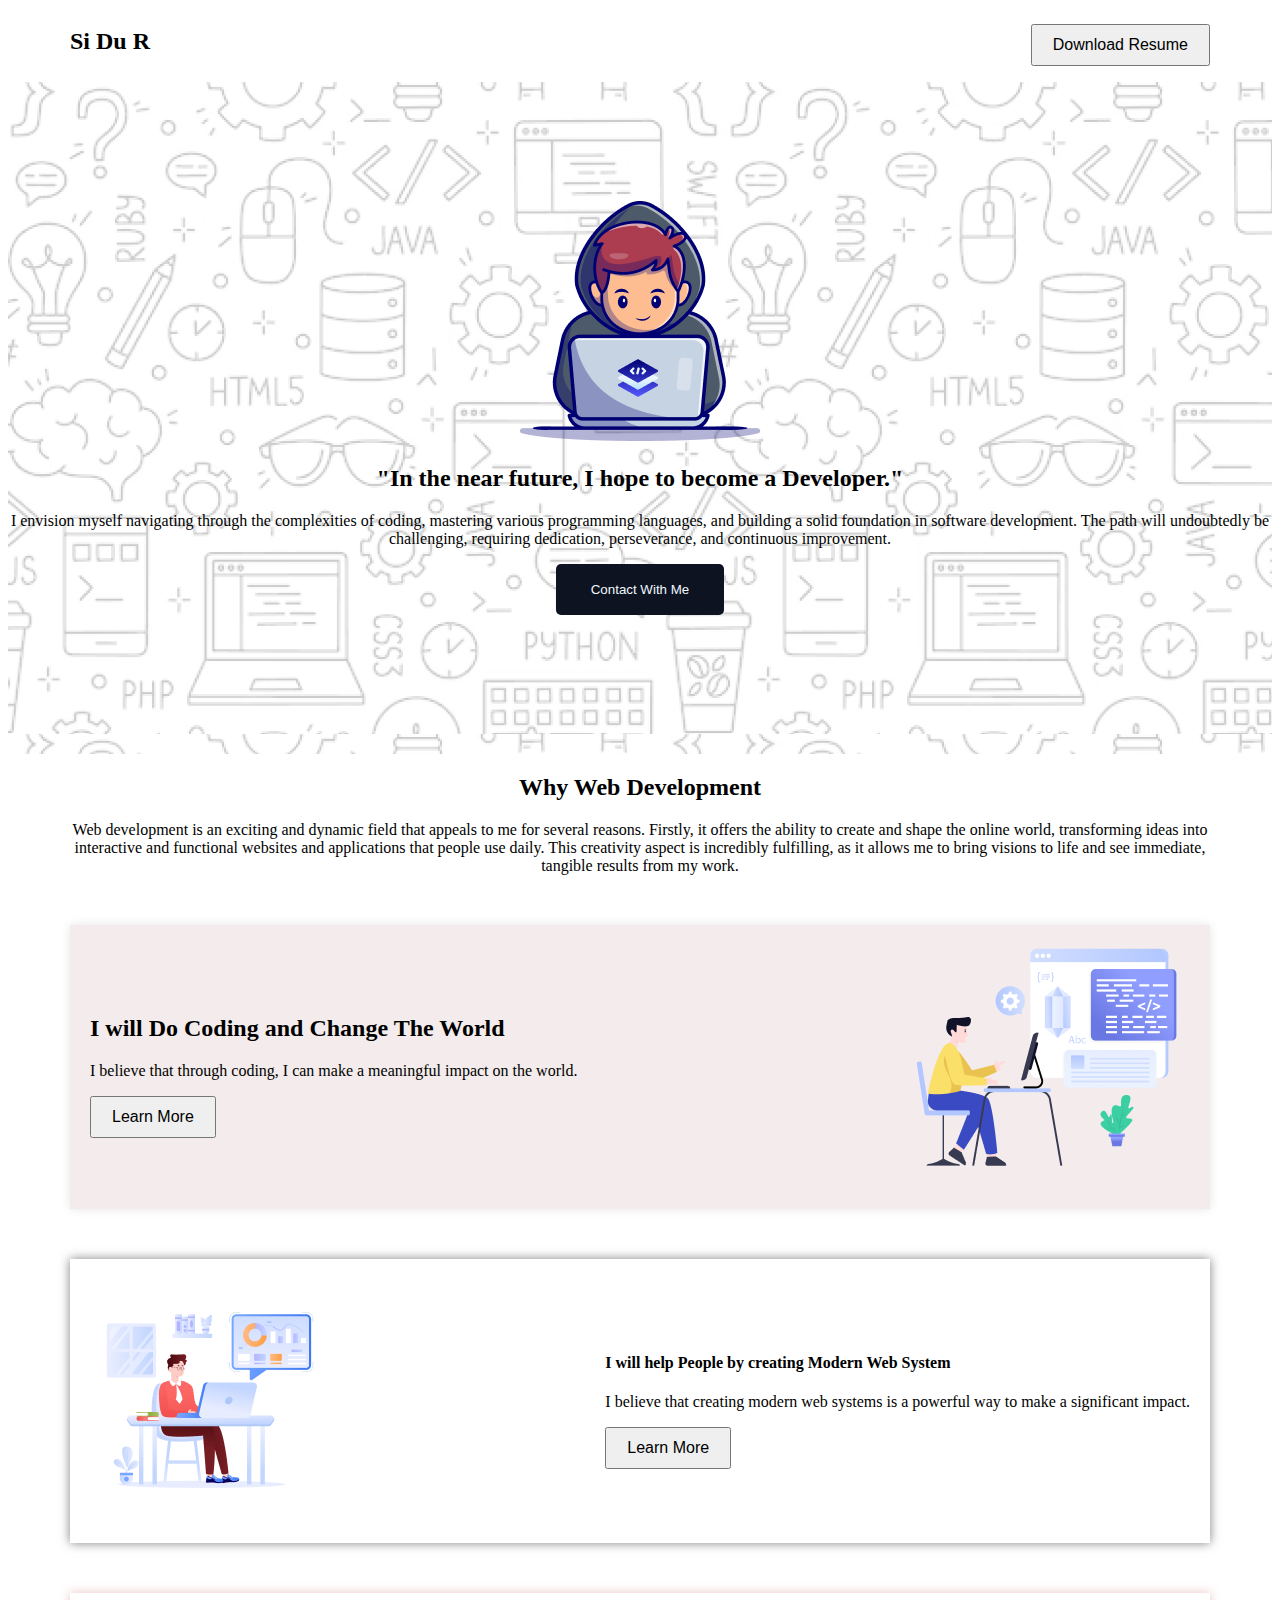
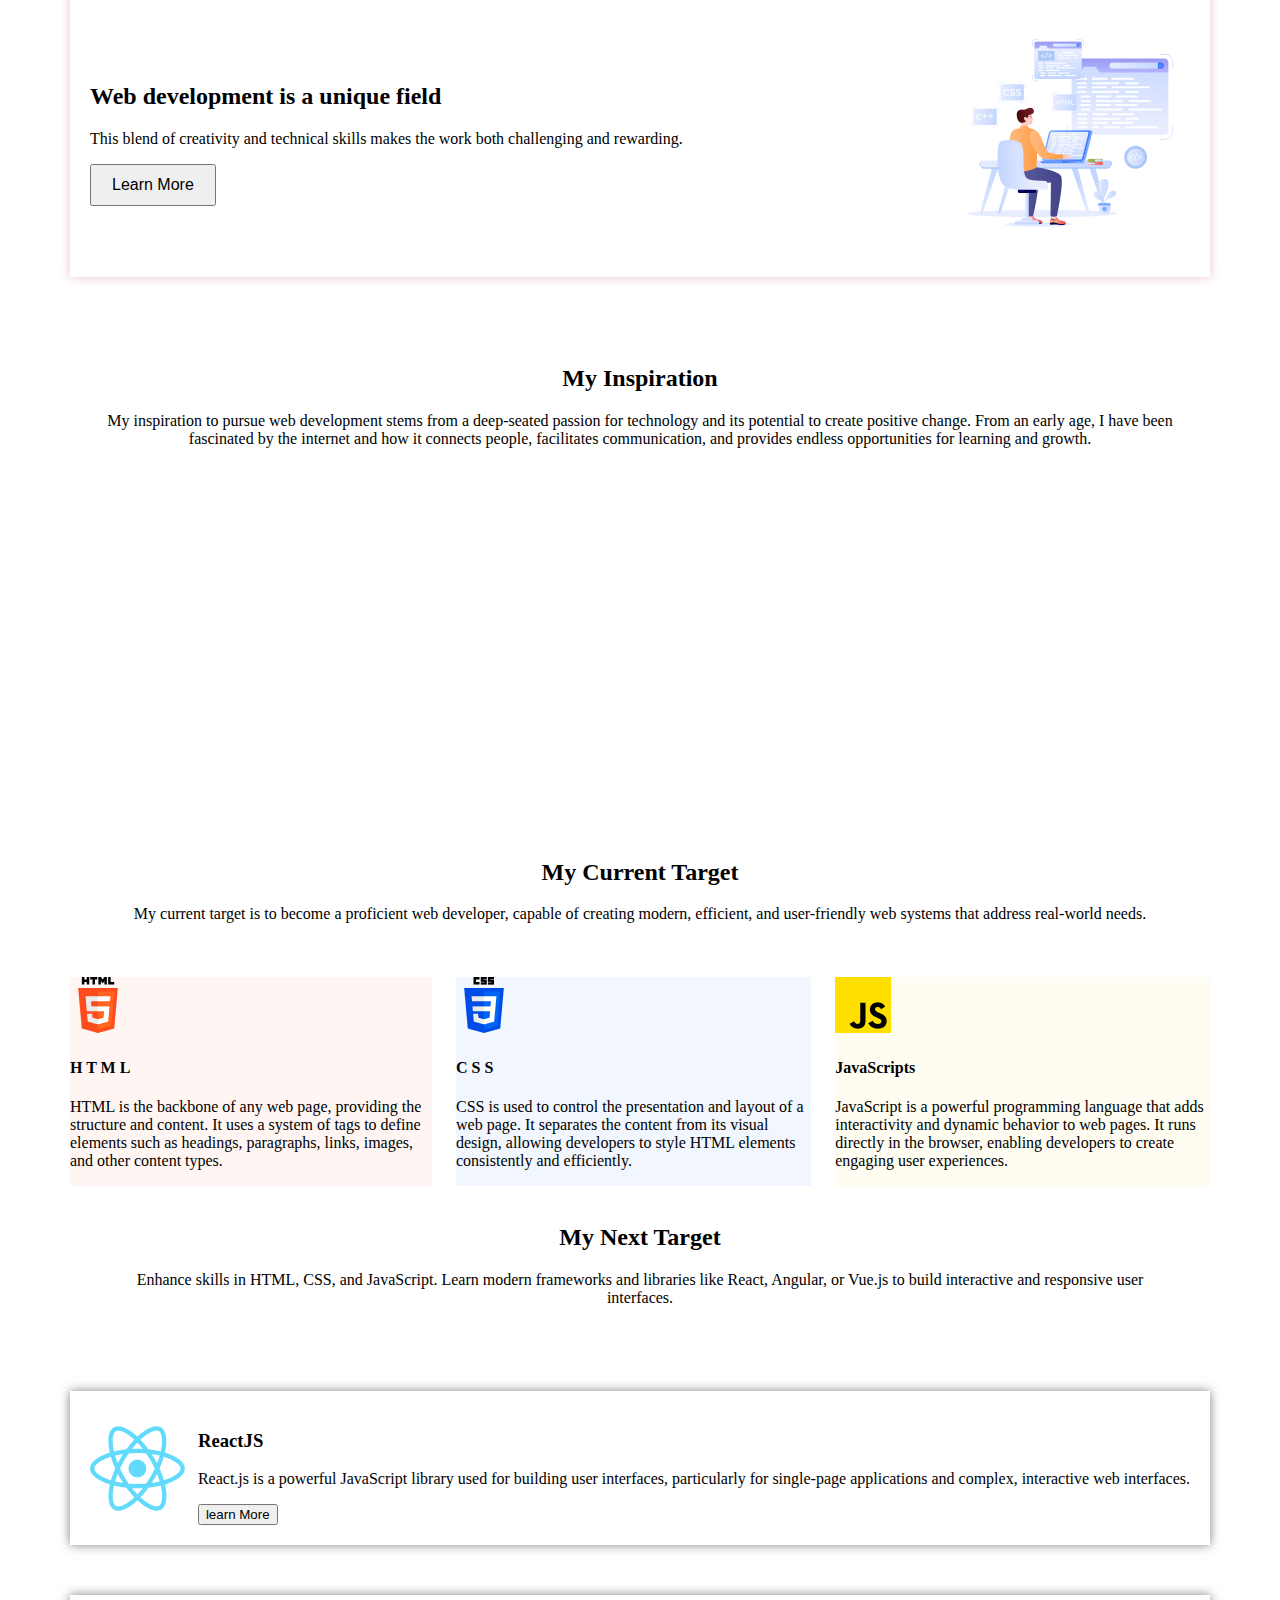
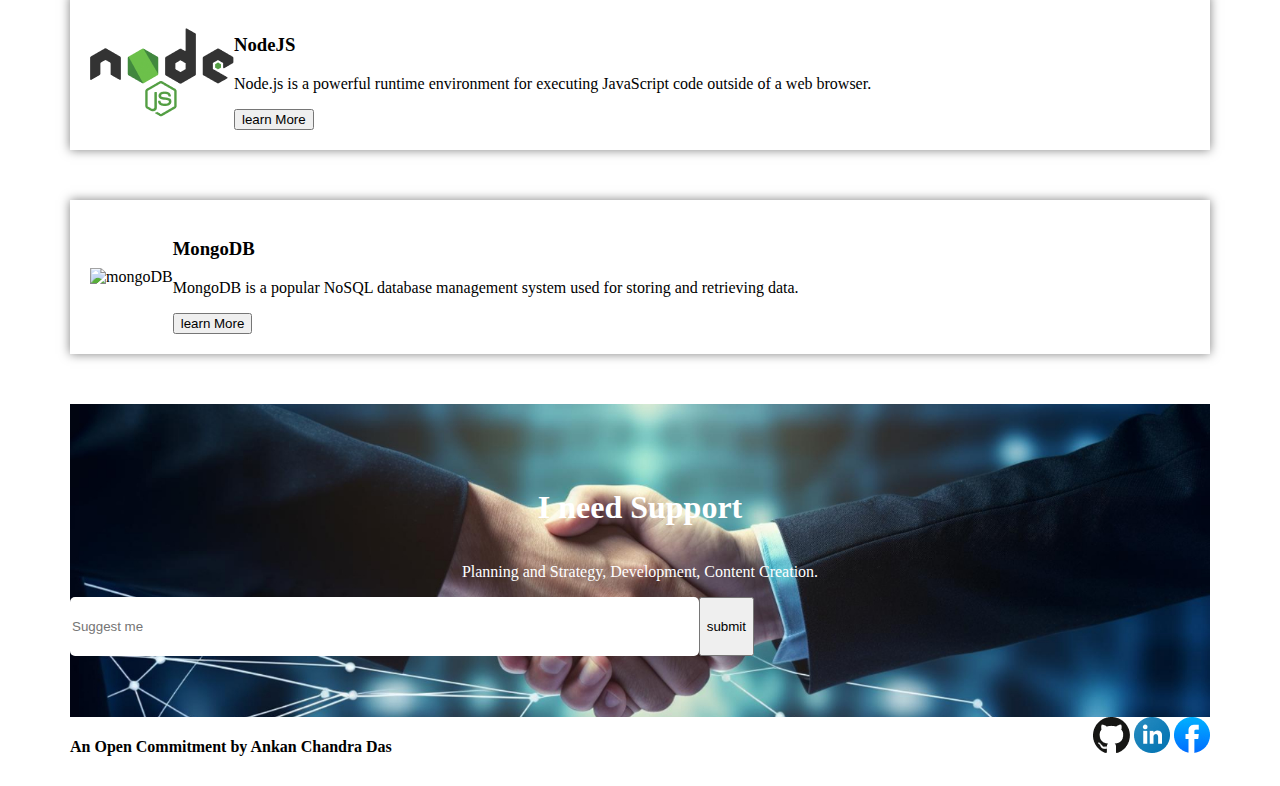
==== index.html @ 09865e93 "test" ====
<!DOCTYPE html>
<html lang="en">
  <head>
    <meta charset="UTF-8" />
    <meta name="viewport" content="width=device-width, initial-scale=1.0" />
    <title>First Assignment</title>
    <link rel="preconnect" href="https://fonts.googleapis.com" />
    <link rel="preconnect" href="https://fonts.gstatic.com" crossorigin />
    <!-- <link
      href="https://fonts.googleapis.com/css2?family=Open+Sans:ital,wght@0,300..800;1,300..800&display=swap"
      rel="stylesheet"
    /> -->
    <link rel="stylesheet" href="./styles/asnmnt.css" />
  </head>

  <body>
    <header>
      <nav class="webbody">
        <h2>Si Du R</h2>
        <ul>
          <button class="learn-more-btn">Download Resume</button>
        </ul>
      </nav>
      <!-- header sesh  -->

      <div class="image">
        <div class="hablu">
          <img src="./assets/Group.png" alt="hablu" />
        </div>

        <!-- first para  -->

        <div class="fstpara">
          <div class="hightlight">
            <h2>"In the near future, I hope to become a Developer."</h2>
            <p>
              I envision myself navigating through the complexities of coding,
              mastering various programming languages, and building a solid
              foundation in software development. The path will undoubtedly be
              challenging, requiring dedication, perseverance, and continuous
              improvement.
            </p>
            <button class="contactme">Contact With Me</button>

            <!-- done  -->
          </div>
        </div>
      </div>
    </header>
    <main class="webbody">
      <div class="webdev">
        <h2>Why Web Development</h2>
        <p>
          Web development is an exciting and dynamic field that appeals to me
          for several reasons. Firstly, it offers the ability to create and
          shape the online world, transforming ideas into interactive and
          functional websites and applications that people use daily. This
          creativity aspect is incredibly fulfilling, as it allows me to bring
          visions to life and see immediate, tangible results from my work.
        </p>
      </div>
      <div class="container">
        <div class="text-content">
          <h2>I will Do Coding and Change The World</h2>
          <p>
            I believe that through coding, I can make a meaningful impact on the
            world.
          </p>
          <button class="learn-more-btn">Learn More</button>
        </div>
        <div class="image-content">
          <img src="/assets/Layer_1.png" alt="hablu" />
        </div>
      </div>

      <!-- part 2 shuru  -->

      <div class="scndcont">
        <div class="image2">
          <img src="/assets/Group 3.png" alt="hablu namber dui" />
        </div>
        <div class="text-content2">
          <h4>I will help People by creating Modern Web System</h4>
          <p>
            I believe that creating modern web systems is a powerful way to make
            a significant impact.
          </p>
          <button class="learn-more-btn">Learn More</button>
        </div>
      </div>
      <!-- sesh  -->

      <!-- 3 number shuru  -->

      <div class="thirdpara">
        <div class="text-content3">
          <h2>Web development is a unique field</h2>
          <p>
            This blend of creativity and technical skills makes the work both
            challenging and rewarding.
          </p>
          <button class="learn-more-btn">Learn More</button>
        </div>
        <div class="image-content3">
          <img src="/assets/Group 4.png" alt="hablu number 3" />
        </div>
      </div>
      <!-- 3  image sesh  -->

      <!-- my inspiration shuru mane 3rd page  -->

      <div class="inspa">
        <h2>My Inspiration</h2>
        <p>
          My inspiration to pursue web development stems from a deep-seated
          passion for technology and its potential to create positive change.
          From an early age, I have been fascinated by the internet and how it
          connects people, facilitates communication, and provides endless
          opportunities for learning and growth.
        </p>

        <iframe
          width="560"
          height="315"
          src="https://www.youtube.com/embed/vJWzH_2F64g?si=VSancKQG5e1jJwPA"
          title="YouTube video player"
          frameborder="0"
          allow="accelerometer; autoplay; clipboard-write; encrypted-media; gyroscope; picture-in-picture; web-share"
          referrerpolicy="strict-origin-when-cross-origin"
          allowfullscreen
        ></iframe>
      </div>

      <div class="current">
        <h2>My Current Target</h2>
        <p>
          My current target is to become a proficient web developer, capable of
          creating modern, efficient, and user-friendly web systems that address
          real-world needs.
        </p>
      </div>

      <!-- HTML CSS JAVA  -->

      <section class="skills">
        <div class="skills-container">
          <div class="skill01">
            <img src="/assets/html.png" alt="H T M L" />
            <h4 class="skill-title">H T M L</h4>
            <p class="skill-description">
              HTML is the backbone of any web page, providing the structure and
              content. It uses a system of tags to define elements such as
              headings, paragraphs, links, images, and other content types.
            </p>
          </div>
          <div class="skill02">
            <img src="/assets/css.png" alt="C S S" />
            <h4 class="skill-title">C S S</h4>
            <p class="skill-description">
              CSS is used to control the presentation and layout of a web page.
              It separates the content from its visual design, allowing
              developers to style HTML elements consistently and efficiently.
            </p>
          </div>
          <div class="skill03">
            <img src="/assets/js.png" alt="JAVA Script" />
            <h4 class="skill-title">JavaScripts</h4>
            <p class="skill-description">
              JavaScript is a powerful programming language that adds
              interactivity and dynamic behavior to web pages. It runs directly
              in the browser, enabling developers to create engaging user
              experiences.
            </p>
          </div>
        </div>
      </section>

      <!-- next target practice  -->

      <!-- next target  -->
      <section class="next-target">
        <h2>My Next Target</h2>
        <p>
          Enhance skills in HTML, CSS, and JavaScript. Learn modern frameworks
          and libraries like React, Angular, or Vue.js to build interactive and
          responsive user interfaces.
        </p>
      </section>
      <!-- 3 target  -->

      <div class="three-target">
        <div class="react">
          <img src="/assets/react.png" alt="node js" />
          <div class="group">
            <h3>ReactJS</h3>
            <p>
              React.js is a powerful JavaScript library used for building user
              interfaces, particularly for single-page applications and complex,
              interactive web interfaces.
            </p>
            <button>learn More</button>
          </div>
        </div>
        <div class="nodejs">
          <img src="/assets/nodejs.png" alt="nodejs" />
          <div class="group2">
            <h3>NodeJS</h3>
            <p>
              Node.js is a powerful runtime environment for executing JavaScript
              code outside of a web browser.
            </p>
            <button>learn More</button>
          </div>
        </div>
        <div class="mongoDB">
          <img src="/assets/mongoDB.png" alt="mongoDB" />
          <div class="group3">
            <h3>MongoDB</h3>
            <p>
              MongoDB is a popular NoSQL database management system used for
              storing and retrieving data.
            </p>
            <button>learn More</button>
          </div>
        </div>
      </div>

      <div class="need_support">
        <h1>I need Support</h1>
        <p>Planning and Strategy, Development, Content Creation.</p>
        <div class="input_button">
          <div class="input_wrapper">
            <input class="box" type="text" placeholder="Suggest me " />
            <button>submit</button>
          </div>
        </div>
      </div>
    </main>
    <footer>
      <div class="foot">
        <h4>An Open Commitment by Ankan Chandra Das</h4>
        <div class="gettogether">
          <img src="/assets/github.png" alt="" />
          <img src="/assets/linkedin-icon 1.png" alt="" />
          <a href="https://web.facebook.com/Feeling.so.lonely.69">
            <img src="/assets/facebook.png" alt="facebook" />
          </a>
        </div>
      </div>
    </footer>
  </body>
</html>
---- styles/asnmnt.css ----
/* nav style  */

nav {
  display: flex;
  justify-content: space-between;

}
/* body  */
.webbody{
  max-width: 1140px;
  margin-left: auto;
  margin-right: auto;
}
.image {
  background-image: url(/assets/Hero-bg.png);
  height: 672px;
  display: flex;
  flex-direction: column;
  justify-content: center;
  justify-items: center;
}
/* hablur chobi middle e ansi */
.hablu {
  text-align: center;
}

.fstpara {
  text-align: center;
}

.margin {
  margin-bottom: 50px;
}

.front {
  text-align: center;
}
.fstpara {
  text-align: center;
}

/* image  */
.halbu1 {
  justify-content: right;
}

/* 1st paara  */

.fsterage {
  position: static;
  width: 946px;
  height: 336px;

  display: flex;
  flex-direction: column;
  justify-content: flex-start;
  align-items: flex-start;
  padding: 48px;

  margin: 32px 0px;
}

.container {
  display: flex;
  align-items: center;
  justify-content: space-between;
  max-width: 1200px;
  margin: 50px auto;
  background-color: #913f3f19;
  padding: 20px;
  box-shadow: 0 0 10px rgba(0, 0, 0, 0.1);
}

.scndcont {
  display: flex;
  align-items: center;
  justify-content: space-between;
  max-width: 1200px;
  margin: 50px auto;
  padding: 20px;
  box-shadow: 0 0 10px rgba(0, 0, 0, 0.5);
}

.thirdpara {
  display: flex;
  align-items: center;
  justify-content: space-between;
  max-width: 1200px;
  margin: 50px auto;
  padding: 20px;
  box-shadow: 0 0 10px rgba(191, 54, 54, 0.3);
}

/* text  */

.webdev {
  text-align: center;
}
.text-content {
  max-width: 50%;
}

.learn-more-btn {
  padding: 10px 20px;
  font-size: 16px;
  color: #000000;
  background-color: none;
  border: 30p;
}
.image-content {
  max-width: 100%;
  height: auto;
}

/* button er color  */
.contactme {
  border: 1px;
  border-radius: 5px;
  background-color: #0d1321;
  color: aliceblue;
  padding: 18px 35px;
  margin-bottom: 20px;
}
/* my insparation  */
.inspa {
  text-align: center;

  padding: 18px 35px;
  margin-bottom: 20px;
}
/* videolink  */
.videolink {
  text-align: center;
  max-width: 100%;
  height: auto;
  padding: 18px 35px;
  margin-bottom: 20px;
}

/* current  */
.current {
  text-align: center;

  padding: 18px 35px;
  margin-bottom: 20px;
}

.skills-container{
  display: flex;
  gap: 24px;
justify-content: space-between;
}

/* next target  */
.next-target{
  text-align: center;
  padding: 18px 35px;
  margin-bottom: 20px;

}



/* html css javascirpts  */

.section-title{
  text-align: center;
}
.section-description{
  text-align: center;
}

.skill01{
  background-color: #FF4C1E0D;
}
.skill02{
  background-color:#004CE80D;
}
.skill03{
  background-color: #FFDF000D;
}

/* need support  */
.need_support{
  background-image: url(/assets/handshake.jpg);
  background-size: cover;
  background-position: center;
  height: 313px;
  display: flex;
  flex-direction: column;
  justify-content: center;
  justify-items: center;
  text-align: center;
  color: #FFFFFF;

}

.input_button{
  width: 684px;
  height: 57px;
}

/* footerrr  */


.foot{
  display: flex;
  justify-content: space-between;
  max-width: 1140px;
  margin-left: auto;
  margin-right: auto;
}



/* next target   */
.react{
  display: flex;
  align-items: center;
  justify-content: space-between;
  max-width: 1200px;
  margin: 50px auto;
  padding: 20px;
  box-shadow: 0 0 10px rgba(0, 0, 0, 0.5);
}
.nodejs{
  display: flex;
  align-items: center;
  
  max-width: 1200px;
  margin: 50px auto;
  padding: 20px;
  box-shadow: 0 0 10px rgba(0, 0, 0, 0.5);
}

.mongoDB{
  display: flex;
  align-items: center;
 
  max-width: 1200px;
  margin: 50px auto;
  padding: 20px;
  box-shadow: 0 0 10px rgba(0, 0, 0, 0.5);
}



.box{
  background: white;
  border: none;
  border-radius: 5px;
  height: 57px;
  width: 684px;
}

.input_wrapper{
  display: flex;
  margin: 0 auto;
}
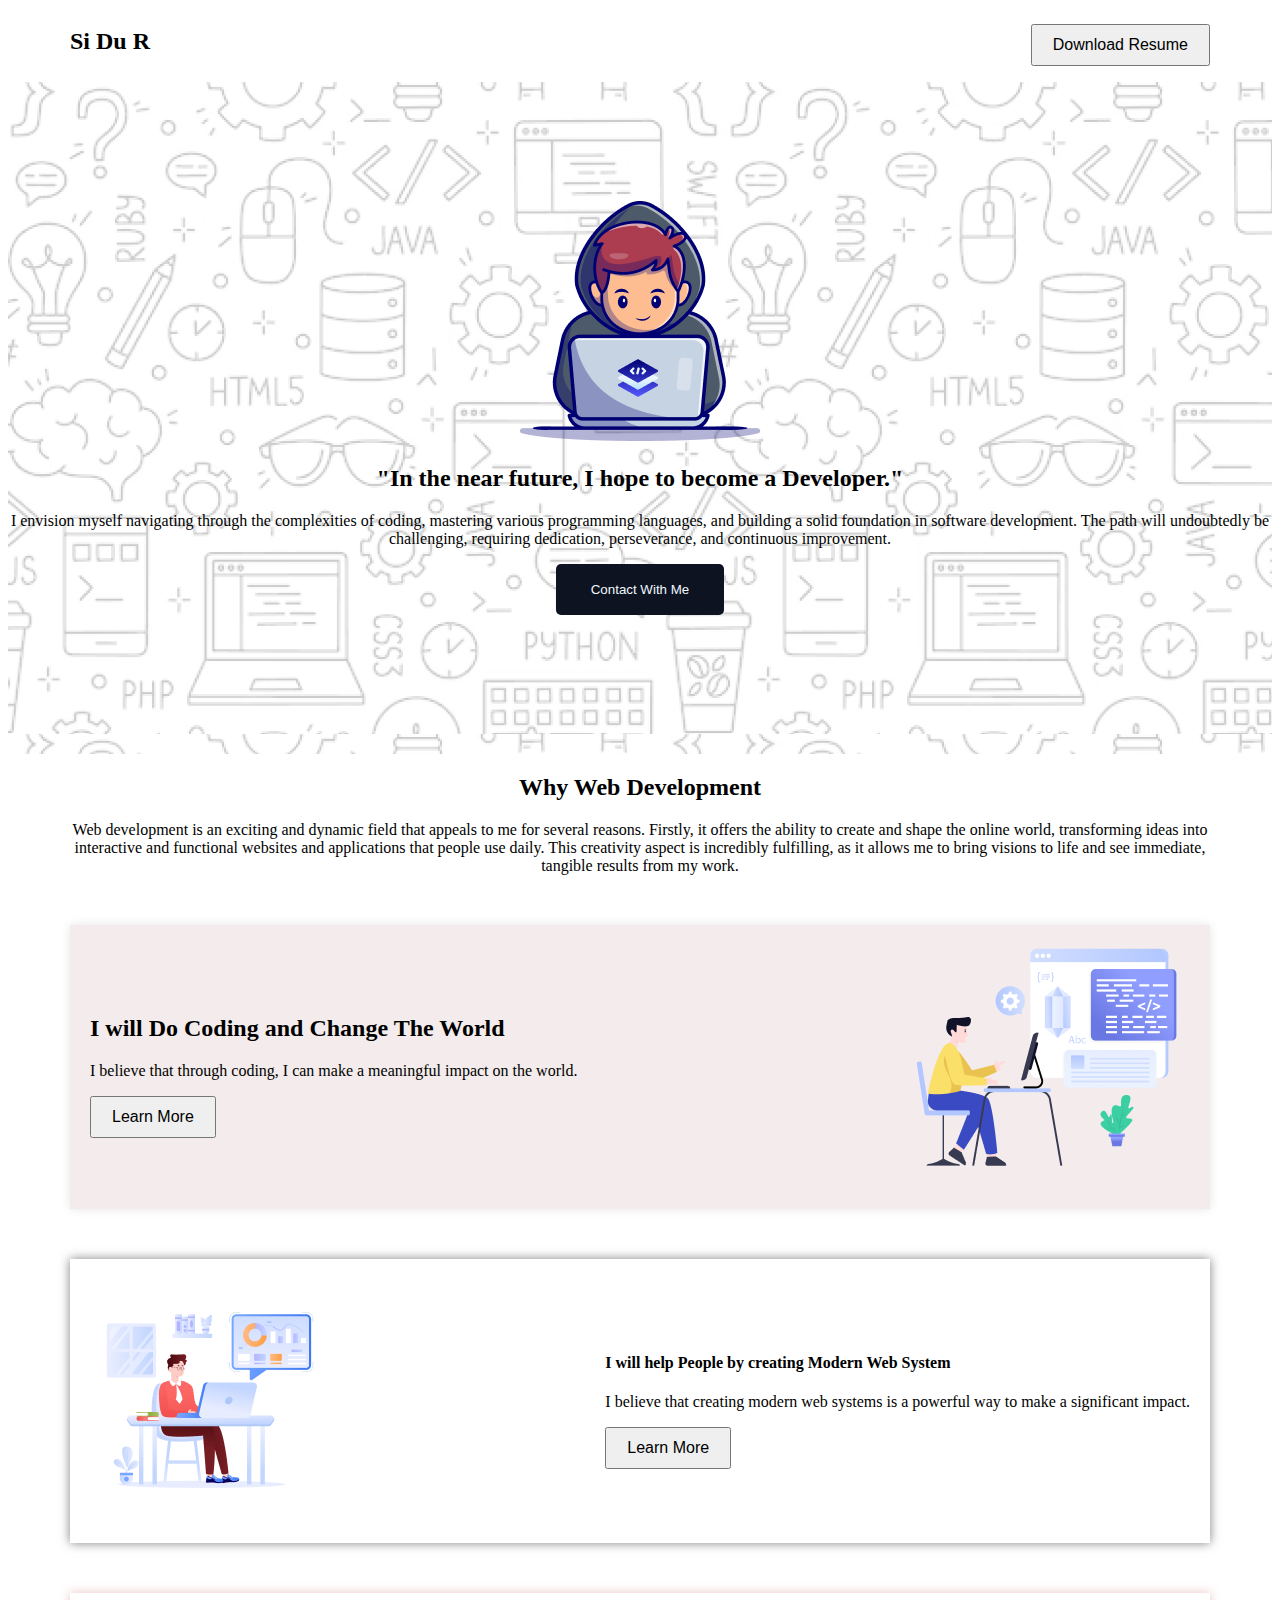
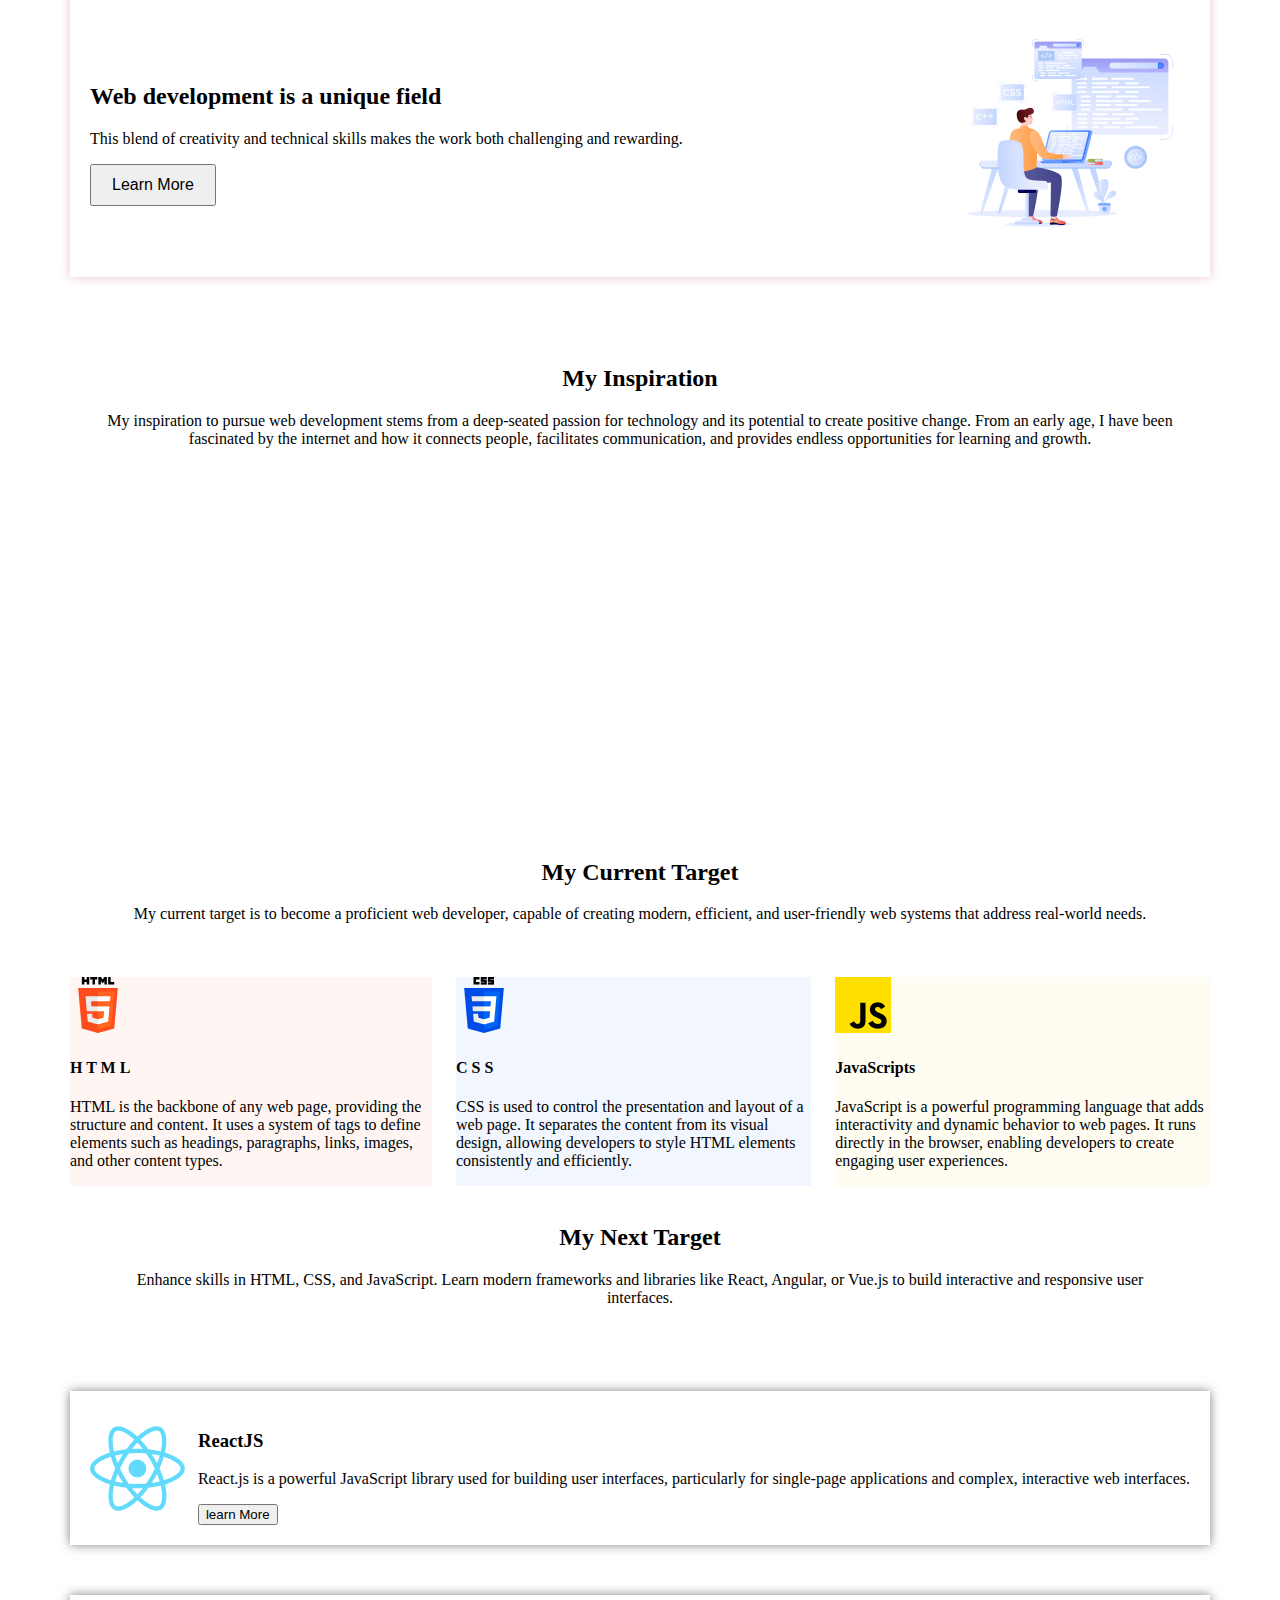
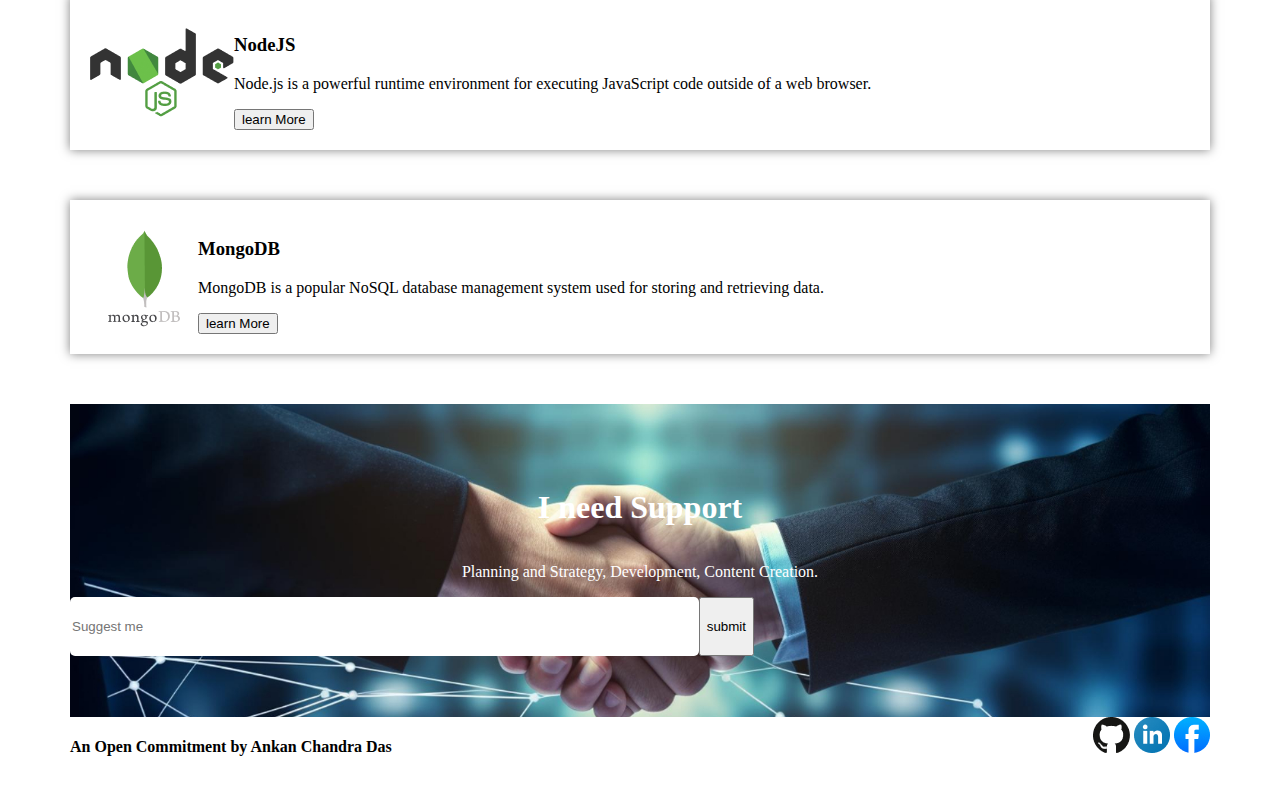
==== commit 898ef5b5: "final" ====
--- a/index.html
+++ b/index.html
@@ -69,7 +69,7 @@
           <button class="learn-more-btn">Learn More</button>
         </div>
         <div class="image-content">
-          <img src="/assets/Layer_1.png" alt="hablu" />
+          <img src="./assets/Layer_1.png" alt="hablu" />
         </div>
       </div>
 
@@ -77,7 +77,7 @@
 
       <div class="scndcont">
         <div class="image2">
-          <img src="/assets/Group 3.png" alt="hablu namber dui" />
+          <img src="./assets/Group 3.png" alt="hablu namber dui" />
         </div>
         <div class="text-content2">
           <h4>I will help People by creating Modern Web System</h4>
@@ -102,7 +102,7 @@
           <button class="learn-more-btn">Learn More</button>
         </div>
         <div class="image-content3">
-          <img src="/assets/Group 4.png" alt="hablu number 3" />
+          <img src="./assets/Group 4.png" alt="hablu number 3" />
         </div>
       </div>
       <!-- 3  image sesh  -->
@@ -145,7 +145,7 @@
       <section class="skills">
         <div class="skills-container">
           <div class="skill01">
-            <img src="/assets/html.png" alt="H T M L" />
+            <img src="./assets/html.png" alt="H T M L" />
             <h4 class="skill-title">H T M L</h4>
             <p class="skill-description">
               HTML is the backbone of any web page, providing the structure and
@@ -154,7 +154,7 @@
             </p>
           </div>
           <div class="skill02">
-            <img src="/assets/css.png" alt="C S S" />
+            <img src="./assets/css.png" alt="C S S" />
             <h4 class="skill-title">C S S</h4>
             <p class="skill-description">
               CSS is used to control the presentation and layout of a web page.
@@ -163,7 +163,7 @@
             </p>
           </div>
           <div class="skill03">
-            <img src="/assets/js.png" alt="JAVA Script" />
+            <img src="./assets/js.png" alt="JAVA Script" />
             <h4 class="skill-title">JavaScripts</h4>
             <p class="skill-description">
               JavaScript is a powerful programming language that adds
@@ -190,7 +190,7 @@
 
       <div class="three-target">
         <div class="react">
-          <img src="/assets/react.png" alt="node js" />
+          <img src="./assets/react.png" alt="node js" />
           <div class="group">
             <h3>ReactJS</h3>
             <p>
@@ -202,7 +202,7 @@
           </div>
         </div>
         <div class="nodejs">
-          <img src="/assets/nodejs.png" alt="nodejs" />
+          <img src="./assets/nodejs.png" alt="nodejs" />
           <div class="group2">
             <h3>NodeJS</h3>
             <p>
@@ -213,7 +213,7 @@
           </div>
         </div>
         <div class="mongoDB">
-          <img src="/assets/mongoDB.png" alt="mongoDB" />
+          <img src="./assets/mongodb.png" alt="mongoDB" />
           <div class="group3">
             <h3>MongoDB</h3>
             <p>
@@ -240,10 +240,10 @@
       <div class="foot">
         <h4>An Open Commitment by Ankan Chandra Das</h4>
         <div class="gettogether">
-          <img src="/assets/github.png" alt="" />
-          <img src="/assets/linkedin-icon 1.png" alt="" />
+          <img src="./assets/github.png" alt="" />
+          <img src="./assets/linkedin-icon 1.png" alt="" />
           <a href="https://web.facebook.com/Feeling.so.lonely.69">
-            <img src="/assets/facebook.png" alt="facebook" />
+            <img src="./assets/facebook.png" alt="facebook" />
           </a>
         </div>
       </div>
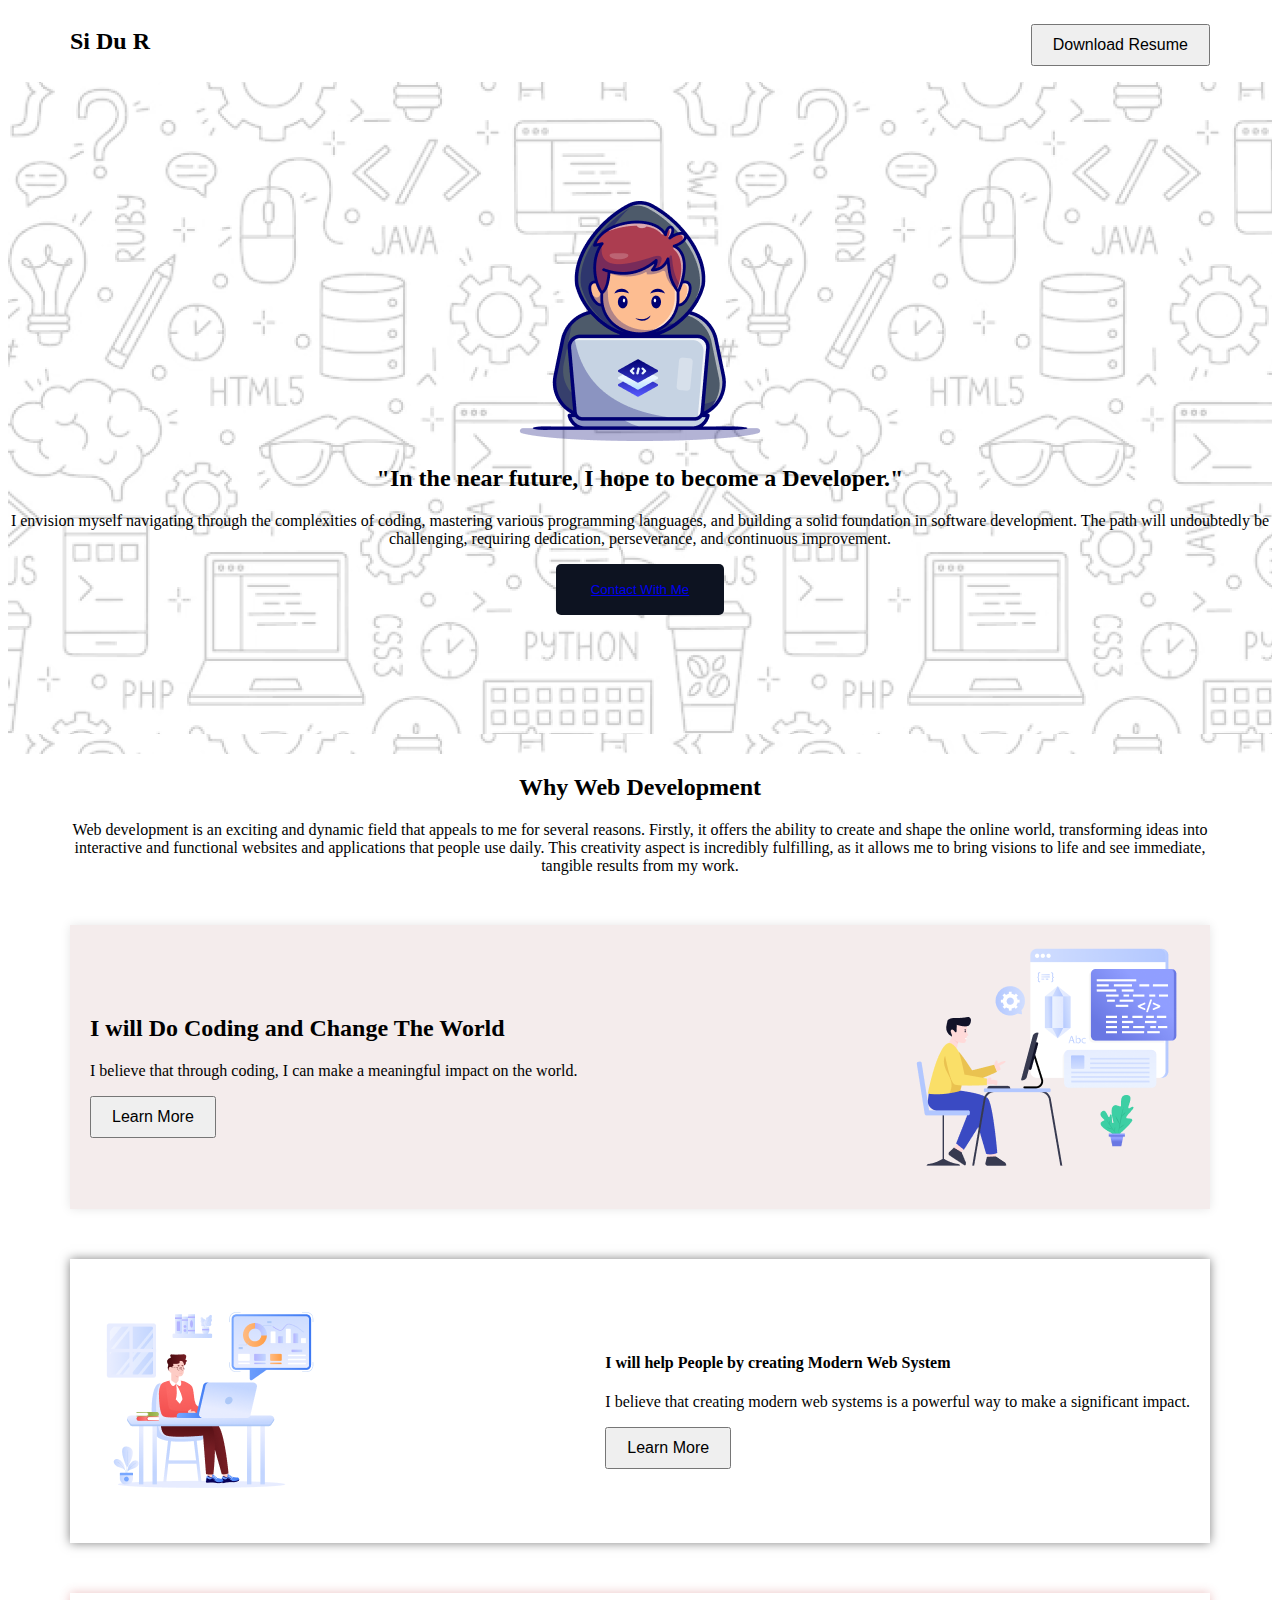
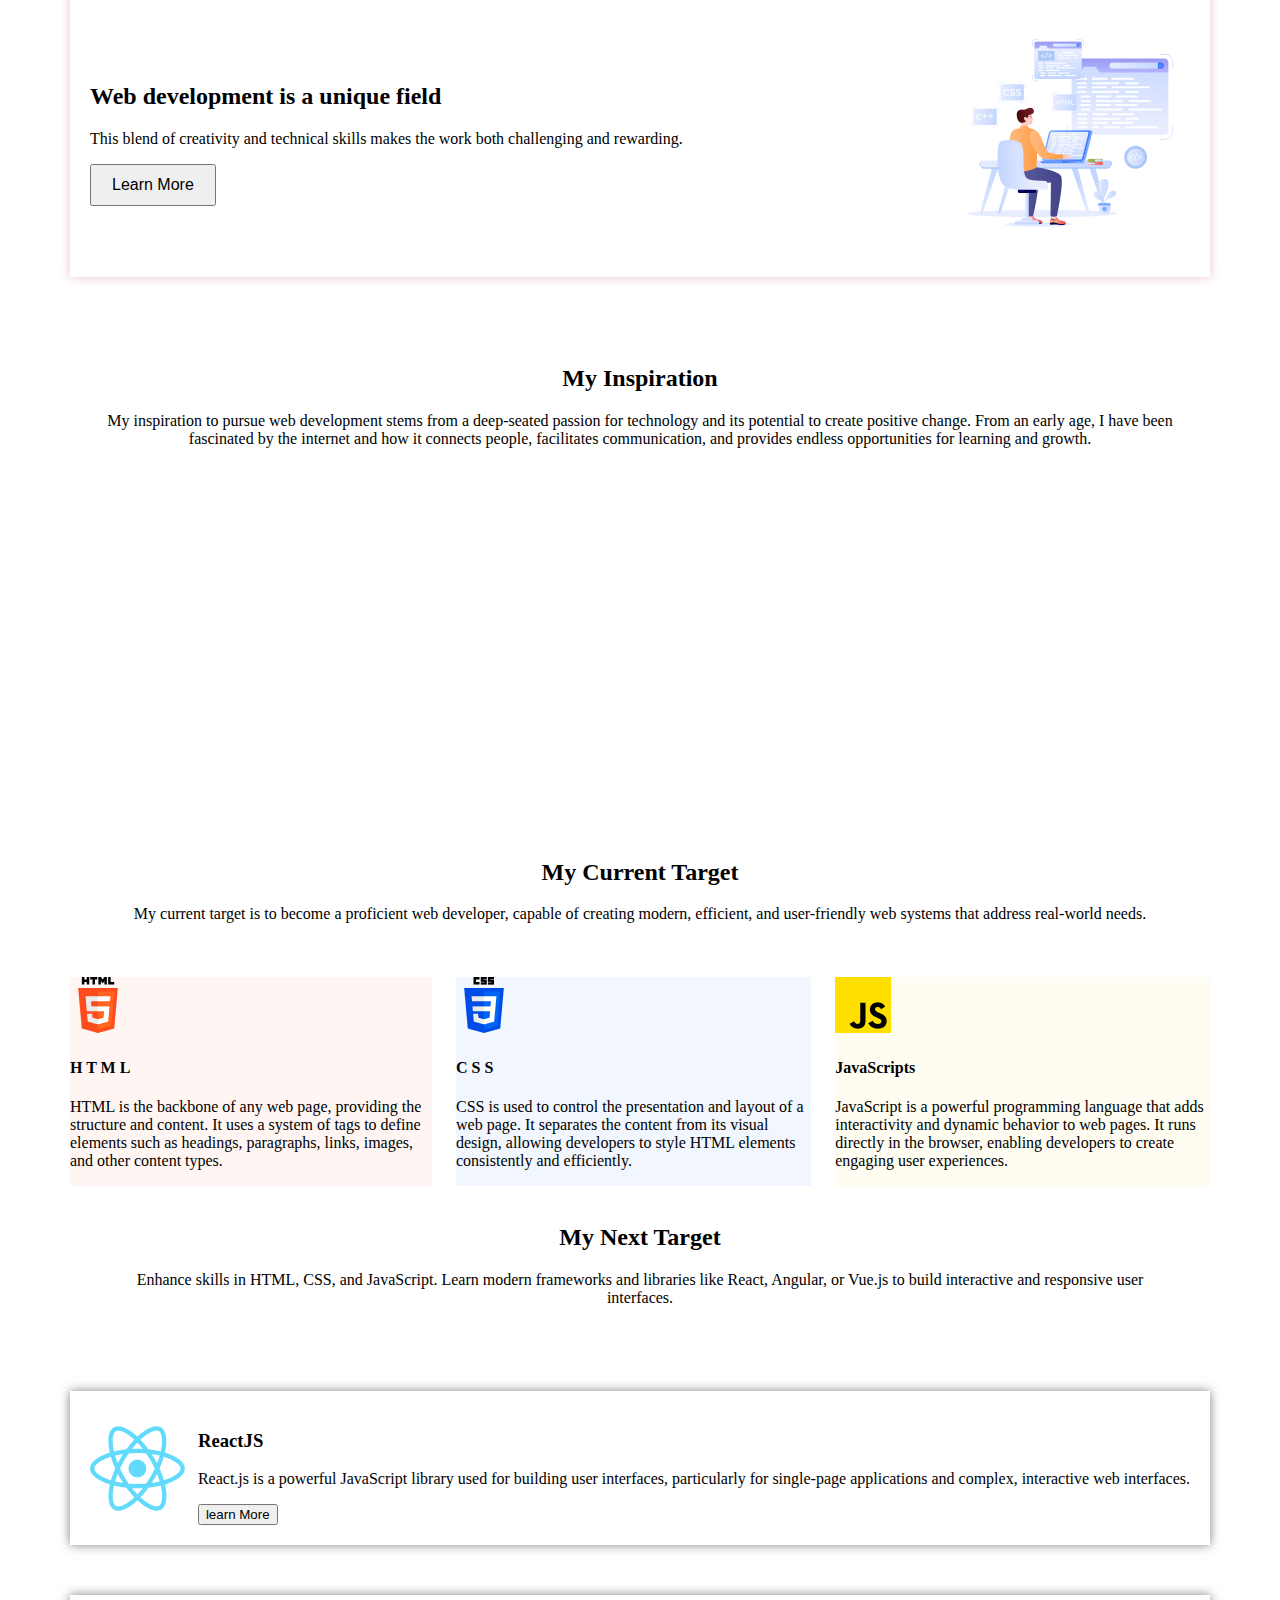
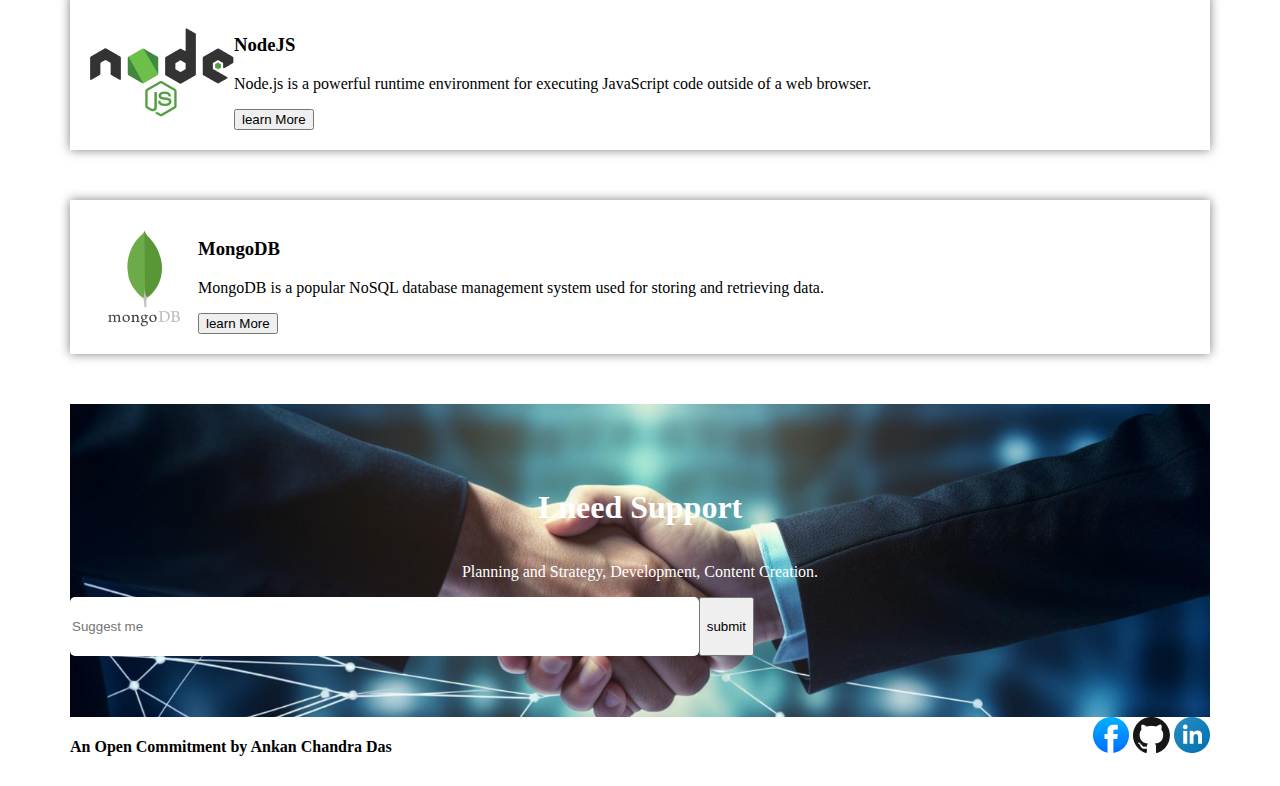
==== commit 56d2ea17: "final" ====
--- a/index.html
+++ b/index.html
@@ -40,7 +40,7 @@
               challenging, requiring dedication, perseverance, and continuous
               improvement.
             </p>
-            <button class="contactme">Contact With Me</button>
+            <button class="contactme"><a href="#contact">Contact With Me</a></button>
 
             <!-- done  -->
           </div>
@@ -236,17 +236,19 @@
         </div>
       </div>
     </main>
-    <footer>
+    <footer id="contact">
+      
       <div class="foot">
         <h4>An Open Commitment by Ankan Chandra Das</h4>
         <div class="gettogether">
-          <img src="./assets/github.png" alt="" />
-          <img src="./assets/linkedin-icon 1.png" alt="" />
-          <a href="https://web.facebook.com/Feeling.so.lonely.69">
-            <img src="./assets/facebook.png" alt="facebook" />
+          <a target="_blank" href="https://www.facebook.com"><img src="./assets/facebook.png" alt="facebook" /></a>
+          <a target="_blank" href="https://github.com/"><img src="./assets/github.png" alt="facebook" /></a>
+          <a target="_blank" href="https://bd.linkedin.com/"><img src="./assets/linkedin-icon 1.png" alt="facebook" /></a>
+          
           </a>
         </div>
       </div>
+
     </footer>
   </body>
 </html>
--- a/styles/asnmnt.css
+++ b/styles/asnmnt.css
@@ -12,7 +12,7 @@
   margin-right: auto;
 }
 .image {
-  background-image: url(/assets/Hero-bg.png);
+  background-image: url('/assets/Hero-bg.png');
   height: 672px;
   display: flex;
   flex-direction: column;
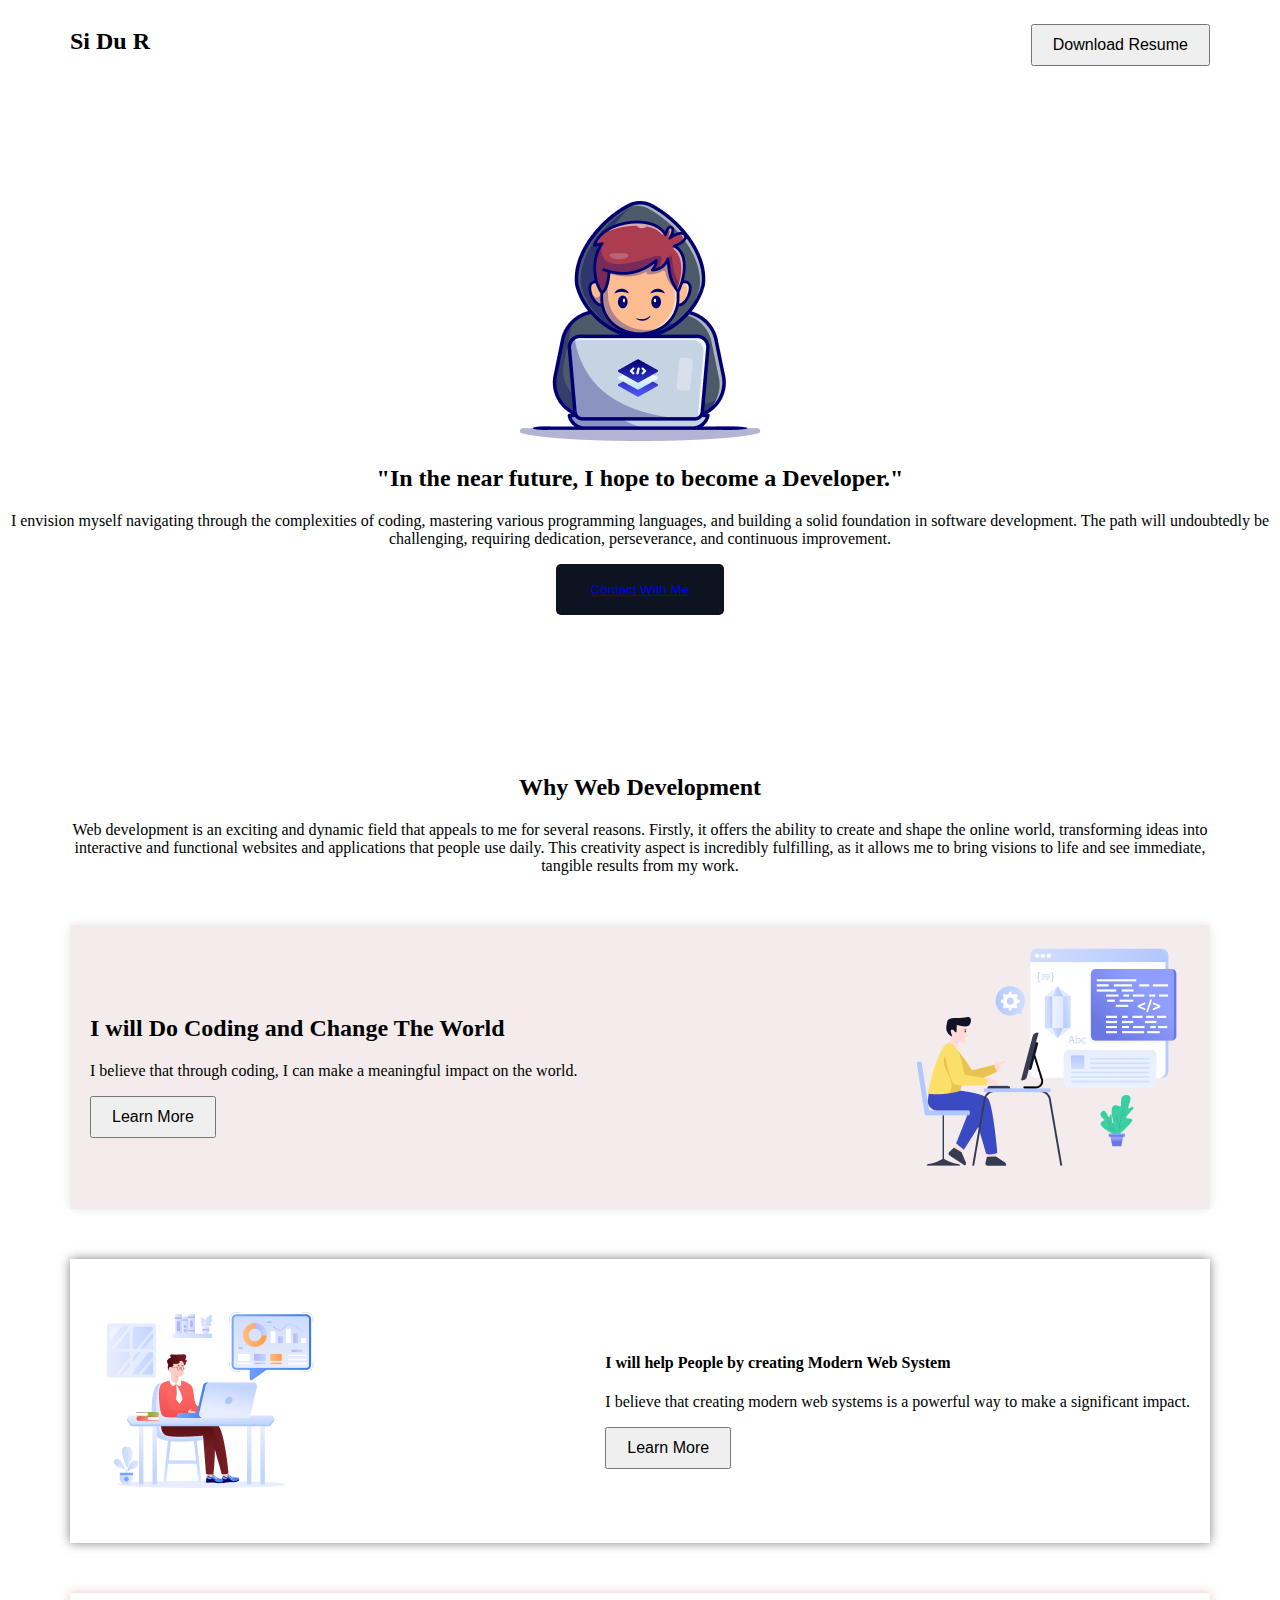
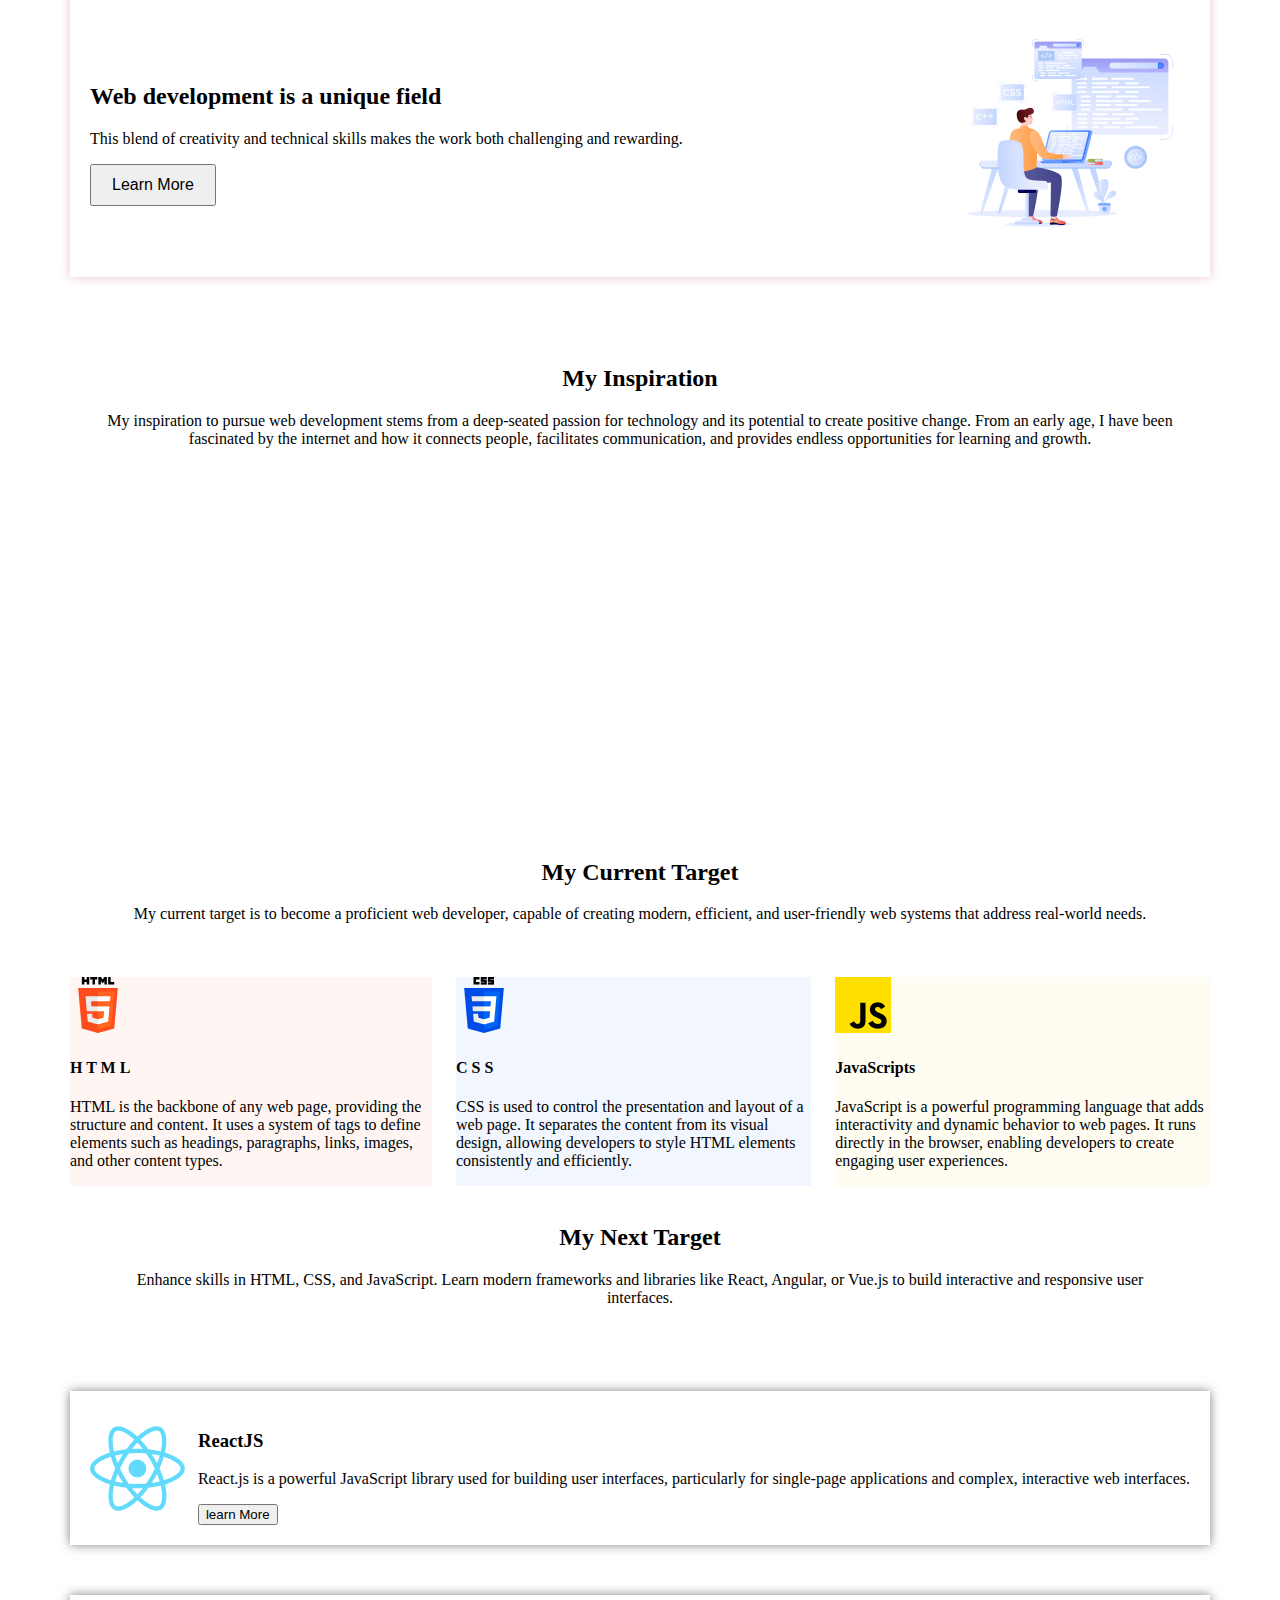
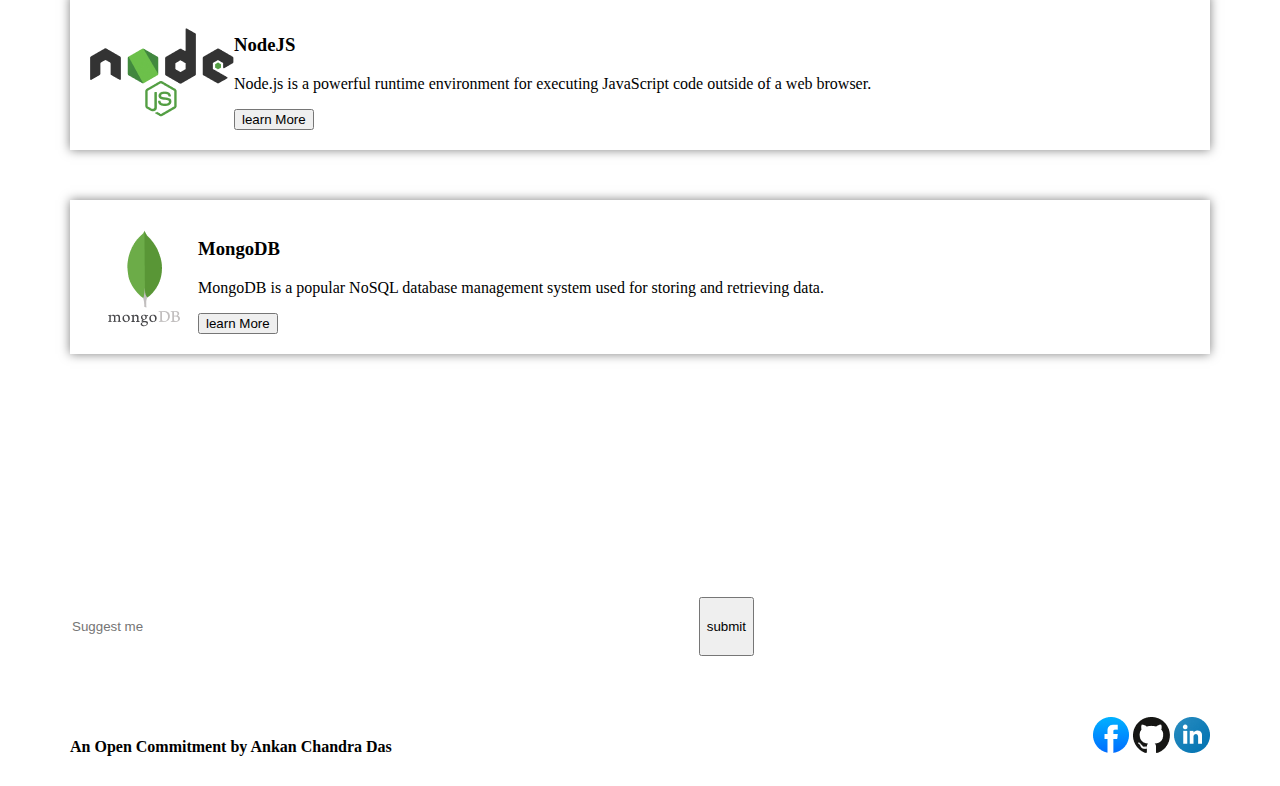
==== commit 0d219188: "final" ====
--- a/index.html
+++ b/index.html
@@ -6,10 +6,7 @@
     <title>First Assignment</title>
     <link rel="preconnect" href="https://fonts.googleapis.com" />
     <link rel="preconnect" href="https://fonts.gstatic.com" crossorigin />
-    <!-- <link
-      href="https://fonts.googleapis.com/css2?family=Open+Sans:ital,wght@0,300..800;1,300..800&display=swap"
-      rel="stylesheet"
-    /> -->
+    
     <link rel="stylesheet" href="./styles/asnmnt.css" />
   </head>
 
@@ -25,7 +22,7 @@
 
       <div class="image">
         <div class="hablu">
-          <img src="./assets/Group.png" alt="hablu" />
+          <img src="assets/Group.png" alt="hablu" />
         </div>
 
         <!-- first para  -->
@@ -107,7 +104,7 @@
       </div>
       <!-- 3  image sesh  -->
 
-      <!-- my inspiration shuru mane 3rd page  -->
+      <!-- my inspiration shuru 3rd page  -->
 
       <div class="inspa">
         <h2>My Inspiration</h2>
--- a/styles/asnmnt.css
+++ b/styles/asnmnt.css
@@ -12,7 +12,7 @@
   margin-right: auto;
 }
 .image {
-  background-image: url('/assets/Hero-bg.png');
+  background-image: url('assets/Hero-bg.png');
   height: 672px;
   display: flex;
   flex-direction: column;
@@ -182,7 +182,7 @@
 
 /* need support  */
 .need_support{
-  background-image: url(/assets/handshake.jpg);
+  background-image: url('assets/handshake.jpg');
   background-size: cover;
   background-position: center;
   height: 313px;
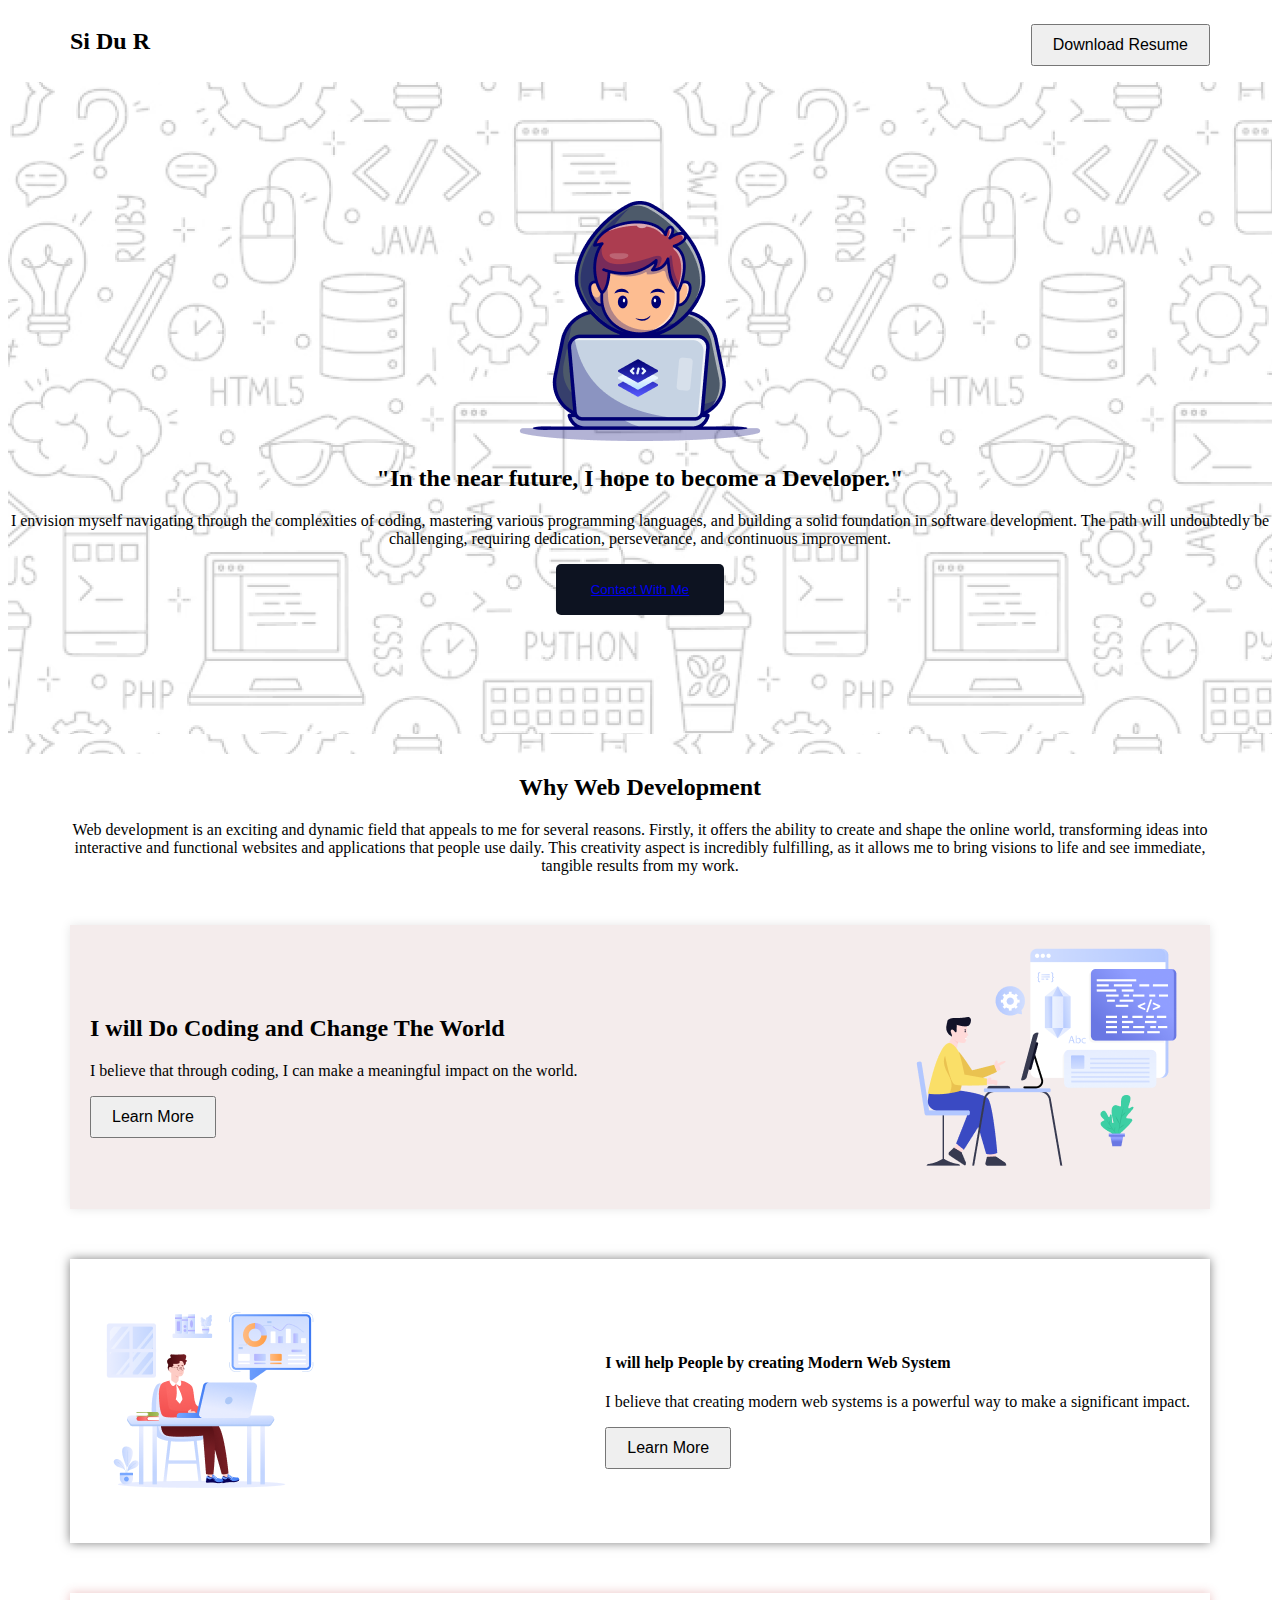
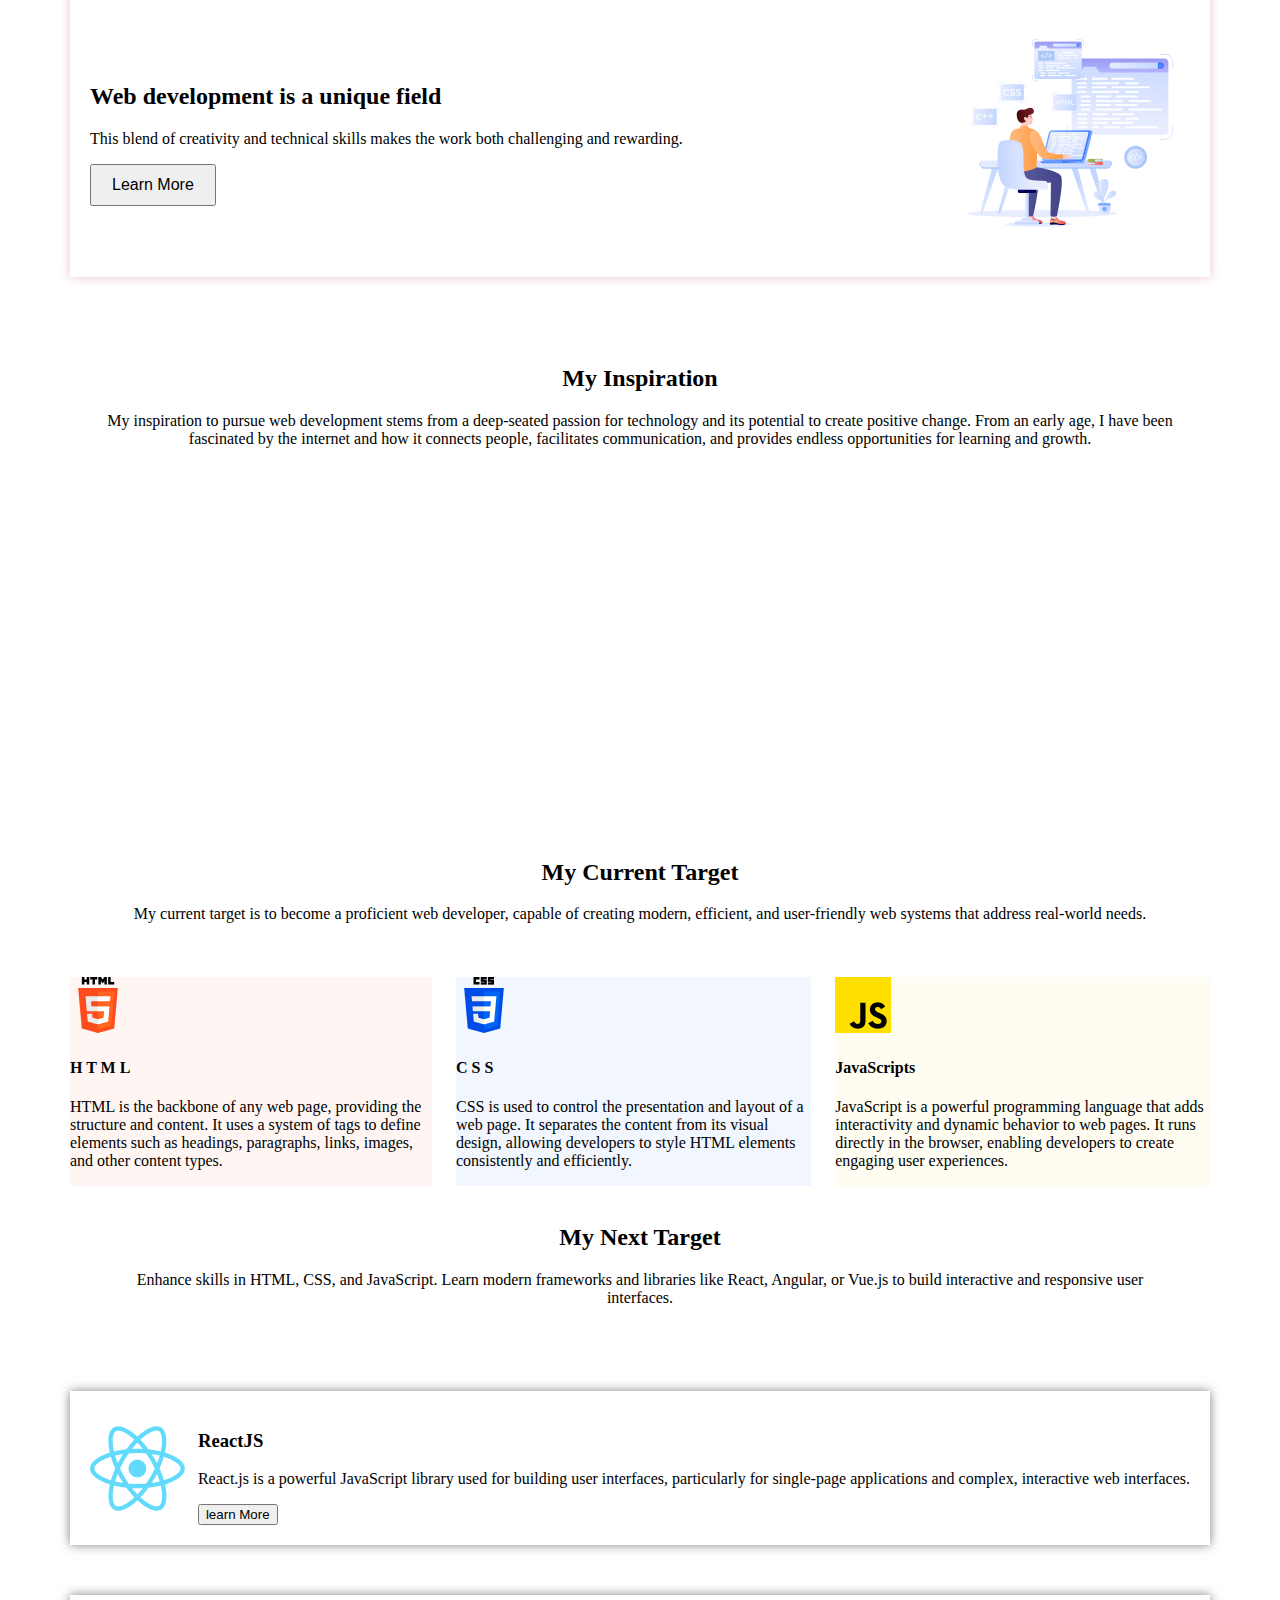
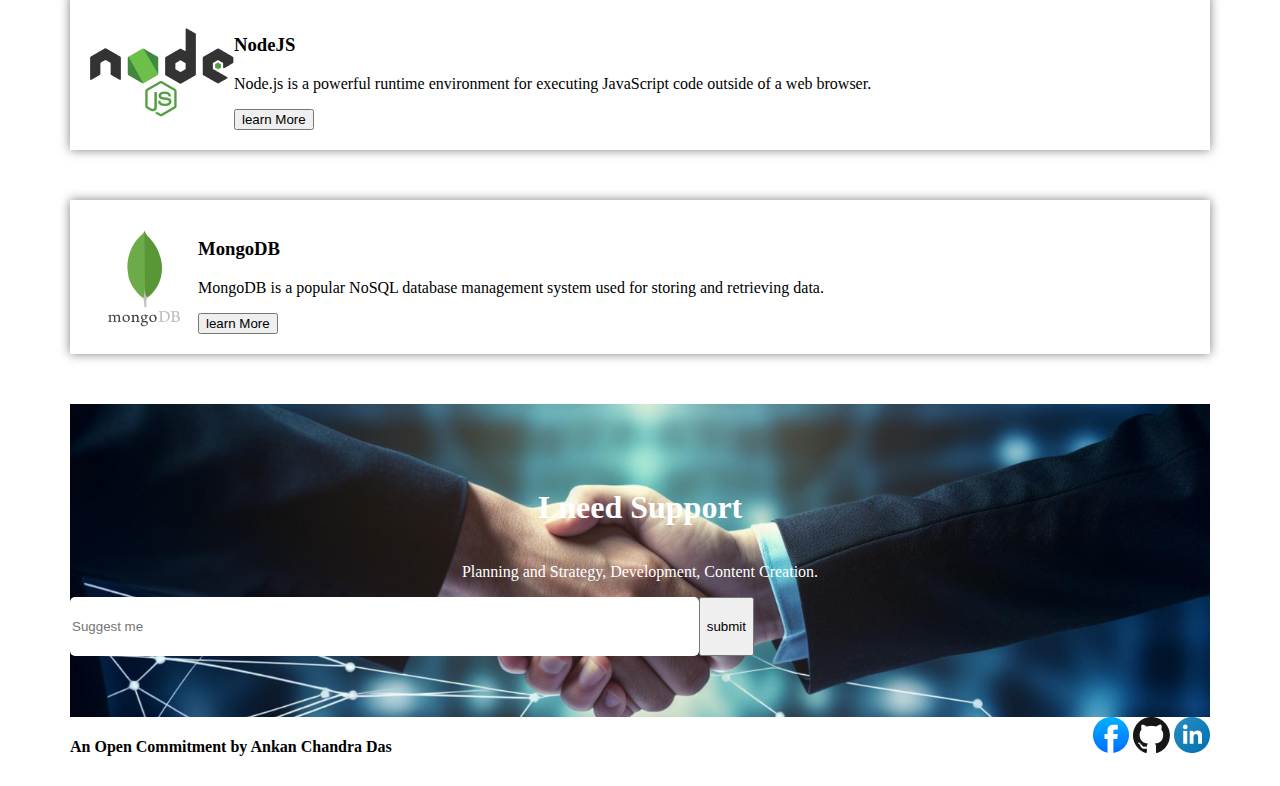
==== commit ae8ba564: "final" ====
--- a/index.html
+++ b/index.html
@@ -22,7 +22,7 @@
 
       <div class="image">
         <div class="hablu">
-          <img src="assets/Group.png" alt="hablu" />
+          <img src="./assets/Group.png" alt="hablu" />
         </div>
 
         <!-- first para  -->
--- a/styles/asnmnt.css
+++ b/styles/asnmnt.css
@@ -12,7 +12,7 @@
   margin-right: auto;
 }
 .image {
-  background-image: url('assets/Hero-bg.png');
+  background-image: url('../assets/Hero-bg.png');
   height: 672px;
   display: flex;
   flex-direction: column;
@@ -182,7 +182,7 @@
 
 /* need support  */
 .need_support{
-  background-image: url('assets/handshake.jpg');
+  background-image: url('../assets/handshake.jpg');
   background-size: cover;
   background-position: center;
   height: 313px;
